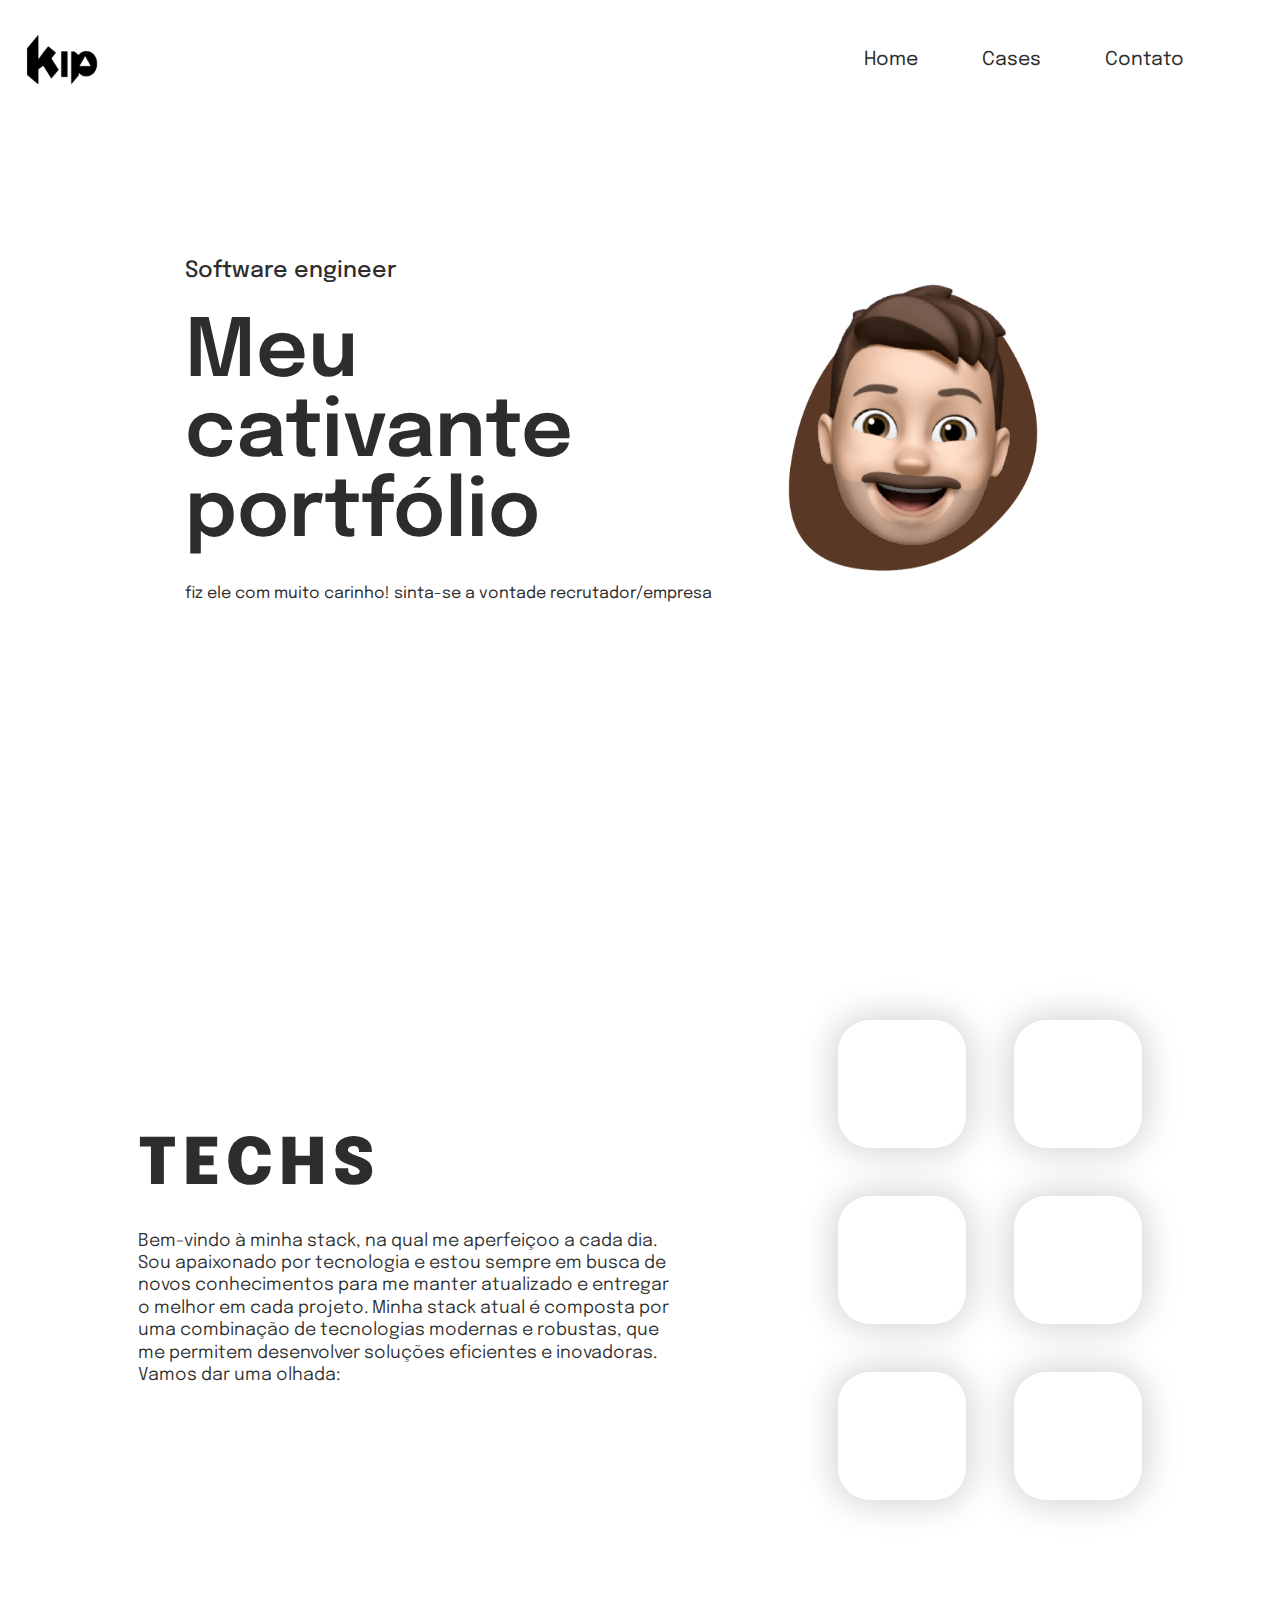
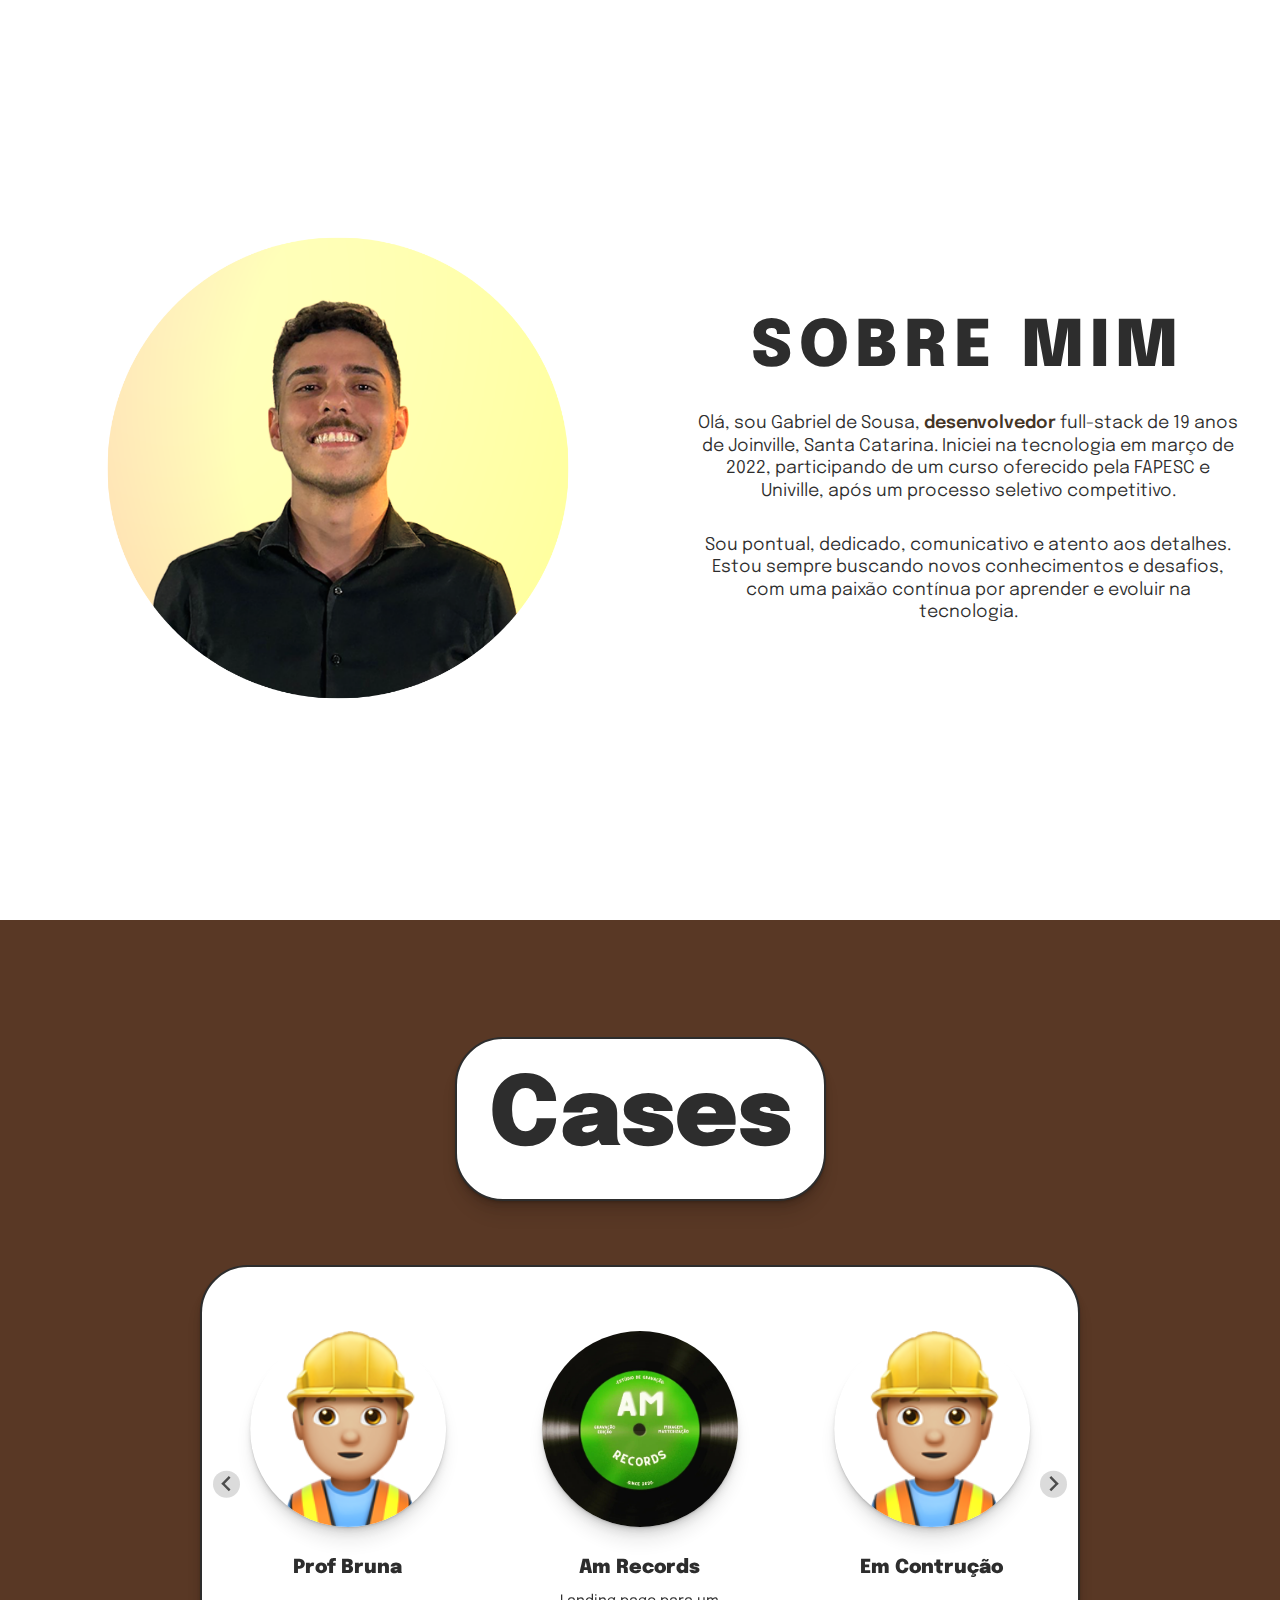
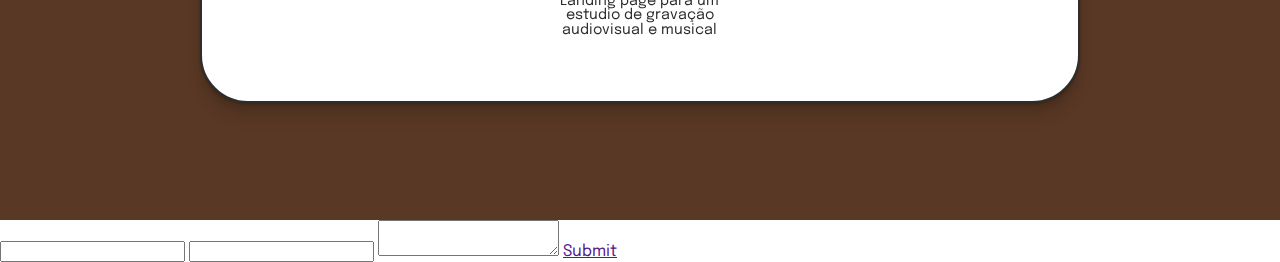
==== index.html @ 89422120 "done" ====
<!DOCTYPE html>
<html lang="en">
  <head>
    <meta charset="UTF-8" />
    <meta name="viewport" content="width=device-width, initial-scale=1.0" />
    <title>Portfólio | Gabriel de Sousa</title>
    <link rel="stylesheet" href="/assets/css/reset.css" />
    <link rel="stylesheet" href="/assets/css/styles.css" />
    <link rel="stylesheet" href="/assets/css/header.css" />
    <link rel="stylesheet" href="/assets/css/main.css" />
    <link rel="stylesheet" href="/assets/css/techs.css" />
    <link rel="stylesheet" href="/assets/css/about-me.css" />
    <link rel="stylesheet" href="/assets/css/cases.css" />
    <link
      rel="stylesheet"
      href="https://cdn.jsdelivr.net/npm/@splidejs/splide@4.1.4/dist/css/splide.min.css"
    />
    <link
      rel="stylesheet"
      href="https://cdnjs.cloudflare.com/ajax/libs/font-awesome/6.5.2/css/all.min.css"
      integrity="sha512-SnH5WK+bZxgPHs44uWIX+LLJAJ9/2PkPKZ5QiAj6Ta86w+fsb2TkcmfRyVX3pBnMFcV7oQPJkl9QevSCWr3W6A=="
      crossorigin="anonymous"
      referrerpolicy="no-referrer"
    />
  </head>
  <body>
    <header>
      <nav>
        <img class="logo" src="/assets/img/logo-kipgoing.png" alt="" />
        <ul class="nav-itens">
          <li class="nav-item">Home</li>
          <li class="nav-item">Cases</li>
          <li class="nav-item">Contato</li>
        </ul>
      </nav>
    </header>
    <main class="main-container">
      <div class="main-title">
        <h3>Software engineer</h3>
        <h1>Meu cativante portfólio</h1>
        <p>fiz ele com muito carinho! sinta-se a vontade recrutador/empresa</p>
      </div>
      <div class="banner">
        <img class="memoji" src="/assets/img/memoji.jpg" alt="" />
        <img class="blob" src="/assets/img/blob.png" alt="" />
      </div>
    </main>

    <section class="techs">
      <div class="techs-title">
        <h1>Techs</h1>
        <p>
          Bem-vindo à minha stack, na qual me aperfeiçoo a cada dia. Sou
          apaixonado por tecnologia e estou sempre em busca de novos
          conhecimentos para me manter atualizado e entregar o melhor em cada
          projeto. Minha stack atual é composta por uma combinação de
          tecnologias modernas e robustas, que me permitem desenvolver soluções
          eficientes e inovadoras. Vamos dar uma olhada:
        </p>
      </div>
      <div class="grid-techs">
        <div class="tech-card"><i class="fa-brands fa-react"></i></div>
        <div class="tech-card"><i class="fa-brands fa-js"></i></div>
        <div class="tech-card"><i class="fa-brands fa-node"></i></div>
        <div class="tech-card"><i class="fa-solid fa-database"></i></div>
        <div class="tech-card"><i class="fa-brands fa-css3-alt"></i></div>
        <div class="tech-card"><i class="fa-brands fa-php"></i></div>
      </div>
    </section>
    <section class="about-me">
      <div class="about-me-banner"><img src="/assets/img/eu.png" alt="" /></div>
      <div class="about-me-title">
        <h1>Sobre mim</h1>
        <p>
          Olá, sou Gabriel de Sousa, <span>desenvolvedor </span>full-stack de 19
          anos de Joinville, Santa Catarina. Iniciei na tecnologia em março de
          2022, participando de um curso oferecido pela FAPESC e Univille, após
          um processo seletivo competitivo.
        </p>
        <p>
          Sou pontual, dedicado, comunicativo e atento aos detalhes. Estou
          sempre buscando novos conhecimentos e desafios, com uma paixão
          contínua por aprender e evoluir na tecnologia.
        </p>
      </div>
    </section>
    <section class="slider-cases">
      <h1>Cases</h1>
      <section class="splide" aria-label="Splide Basic HTML Example">
        <div class="splide__track">
          <ul class="splide__list">
            <li class="splide__slide">
              <img class="slide-img" src="/assets/img/build.png" alt="" />
              <div class="slide-title">Prof Bruna</div>
            </li>
            <li class="splide__slide">
              <a href="">
              <img class="slide-img" src="./assets/img/case1.jpg" alt="" />
            </a>
              <div class="slide-title">Am Records</div>
              <div class="slide-description">Landing page para um estudio de gravação audiovisual e musical</div>
            </li>
            <li class="splide__slide">
              <img class="slide-img" src="/assets/img/build.png" alt="" />
              <div class="slide-title">Em Contrução</div>
            </li>
          </ul>
        </div>
      </section>
    </section>
    <footer>
      <div class="work-together">
        <h1></h1>
        <p></p>
        <div class="brands"></div>
      </div>
      <div class="form">
        <input type="text" />
        <input type="email" />
        <textarea name="" id=""></textarea>

        <a href="">Submit</a>
      </div>
    </footer>

    <script src="
https://cdn.jsdelivr.net/npm/@splidejs/splide@4.1.4/dist/js/splide.min.js
"></script>
    <script>
      var splide = new Splide(".splide", {
        type: "loop",
        perPage: 3,
        autoplay: true,
      });

      splide.mount();
    </script>
  </body>
</html>
---- assets/css/styles.css ----
@import url('https://fonts.googleapis.com/css2?family=Epilogue:ital,wght@0,100..900;1,100..900&family=Figtree:ital,wght@0,300..900;1,300..900&family=Hanken+Grotesk:ital,wght@0,100..900;1,100..900&family=Inter:wght@100..900&family=Outfit:wght@100..900&family=Poppins:ital,wght@0,100;0,200;0,300;0,400;0,500;0,600;0,700;0,800;0,900;1,100;1,200;1,300;1,400;1,500;1,600;1,700;1,800;1,900&family=Roboto:ital,wght@0,100;0,300;0,400;0,500;0,700;0,900;1,100;1,300;1,400;1,500;1,700;1,900&family=Work+Sans:ital,wght@0,100..900;1,100..900&family=Young+Serif&display=swap');

* {
    box-sizing: border-box;
}

body {
    font-family: "Epilogue", sans-serif;
    color: #2d2d2d;
}

span {
    color: #443425;
    font-weight: 600;
}
---- assets/css/header.css ----
nav {
    display: flex;
    flex-direction: row;
    justify-content: space-between;
    padding: 1rem;
    align-items: center;
}

.logo {
    width: 90px;
    transition: filter .4s;
    border-radius: 50%;
    cursor: progress;
}

.logo:hover {
    filter: invert(100);
}

.nav-itens {
    display: flex;
    flex-direction: row;
    gap: 4rem;
    padding-right: 5rem;
    font-size: 1.2rem;
    cursor: pointer;
}

.nav-itens li {
    transition: color .3s;
}

.nav-itens li:hover {
    color: #8C735D;
    text-decoration: underline;
}
---- assets/css/main.css ----
.main-container {
  display: flex;
  flex-direction: row;
  justify-content: center;
  align-items: center;
  padding-bottom: 10rem;
  height: calc(100vh - 122px);
}

.banner img {
  width: 100%;
  max-width: 370px;
}

.banner {
  position: relative;
}

.main-title {
  display: flex;
  flex-direction: column;
  gap: 2rem;
  max-width: 33.75rem;
}

.main-container .main-title h3 {
  font-weight: 500;
  font-size: 1.4rem;
}

.main-container .main-title h1 {
  font-weight: 600;
  font-size: 5rem;
}
.main-container .main-title p {
  font-weight: 400;
  font-size: 1rem;
}

.main-container .main-title h3:hover {
  text-decoration: underline;
}

.blob {
  position: absolute;
  top: -1rem;
  left: 0px;
  z-index: -1;
  width: 100%;
  height: 27rem;
}

.memoji {
  transition: transform .4s;
}

.memoji:hover {
transform: scale(1.1);
}
---- assets/css/techs.css ----
.techs {
  display: flex;
  align-items: center;
  justify-content: center;
  padding: 2rem;
  height: 80vh;
  gap: 10rem;
}

.grid-techs {
  display: grid;
  grid-template-columns: 1fr 1fr;
  gap: 3rem;
  text-align: center;
}

.techs-title {
    max-width: 33.75rem;
    display: flex;
    flex-direction: column;
    gap: 2rem;
}

.techs-title h1{
    font-size: 4rem;
    font-weight: 900;
    text-transform: uppercase;
    letter-spacing: .4rem;
}

.techs-title p {
    font-size: 1.1rem;
    font-weight: 358;
    line-height: 1.4rem;
}


.tech-card {
  padding: 4rem;
  font-size: 3rem;
  box-shadow: 0px 0px 35px 4px rgba(0,0,0,0.18);
  border-radius: 2rem;
  transition: .2s;
}

.tech-card:hover {
    color: #8C735D;
    transform: scale(1.1);
}
---- assets/css/about-me.css ----
.about-me {
  height: 100vh;
  display: flex;
  justify-content: center;
  align-items: center;
  padding: 2rem;
  gap: 4rem;
}

.about-me-banner img {
  max-width: 37rem;
  clip-path: circle(50% at 50% 50%);

}

.about-me-title {
  max-width: 33.75rem;
  display: flex;
  flex-direction: column;
  gap: 2rem;
  text-align: center;
}

.about-me-title h1 {
  font-size: 4rem;
  font-weight: 900;
  text-transform: uppercase;
  letter-spacing: 0.4rem;
}

.about-me-title p {
  font-size: 1.1rem;
  font-weight: 358;
  line-height: 1.4rem;
}
---- assets/css/cases.css ----
.slider-cases {
  display: flex;
  flex-direction: column;
  justify-content: center;
  align-items: center;
  position: relative;
  height: 100vh;
  gap: 4rem;
  background-color: #593825;
}

.slider-cases h1 {
  font-size: 6rem;
  font-weight: 900;
  border: 2px solid #2d2d2d;
  border-radius: 3rem;
  padding: 2rem;
  box-shadow: rgba(0, 0, 0, 0.07) 0px 1px 1px, rgba(0, 0, 0, 0.07) 0px 2px 2px,
    rgba(0, 0, 0, 0.07) 0px 4px 4px, rgba(0, 0, 0, 0.07) 0px 8px 8px,
    rgba(0, 0, 0, 0.07) 0px 16px 16px;
  background-color: white;
  color: #2d2d2d;
}

.splide__track {
  max-width: 55rem;
  background-color: white;
  border: 2px solid #2d2d2d;
  border-radius: 3rem;
  box-shadow: rgba(0, 0, 0, 0.07) 0px 1px 1px, rgba(0, 0, 0, 0.07) 0px 2px 2px,
    rgba(0, 0, 0, 0.07) 0px 4px 4px, rgba(0, 0, 0, 0.07) 0px 8px 8px,
    rgba(0, 0, 0, 0.07) 0px 16px 16px;
  padding: 1rem;
}

.splide__slide {
  padding: 3rem;
}
.slide-img {
  width: 100%;
  border-radius: 50%;
  box-shadow: rgba(0, 0, 0, 0.07) 0px 1px 1px, rgba(0, 0, 0, 0.07) 0px 2px 2px,
    rgba(0, 0, 0, 0.07) 0px 4px 4px, rgba(0, 0, 0, 0.07) 0px 8px 8px,
    rgba(0, 0, 0, 0.07) 0px 16px 16px;
  background-color: white;
  transition: transform .2s;
}

.slide-img:hover {
  transform: scale(1.1);
}

.slide-title {
  border: none;
  font-size: 1.2rem;
  text-align: center;
  padding-top: 2rem;
  font-weight: 900;
}

.slide-description {
  padding-top: 1rem;
  font-size: 0.9rem;
  text-align: center;
}
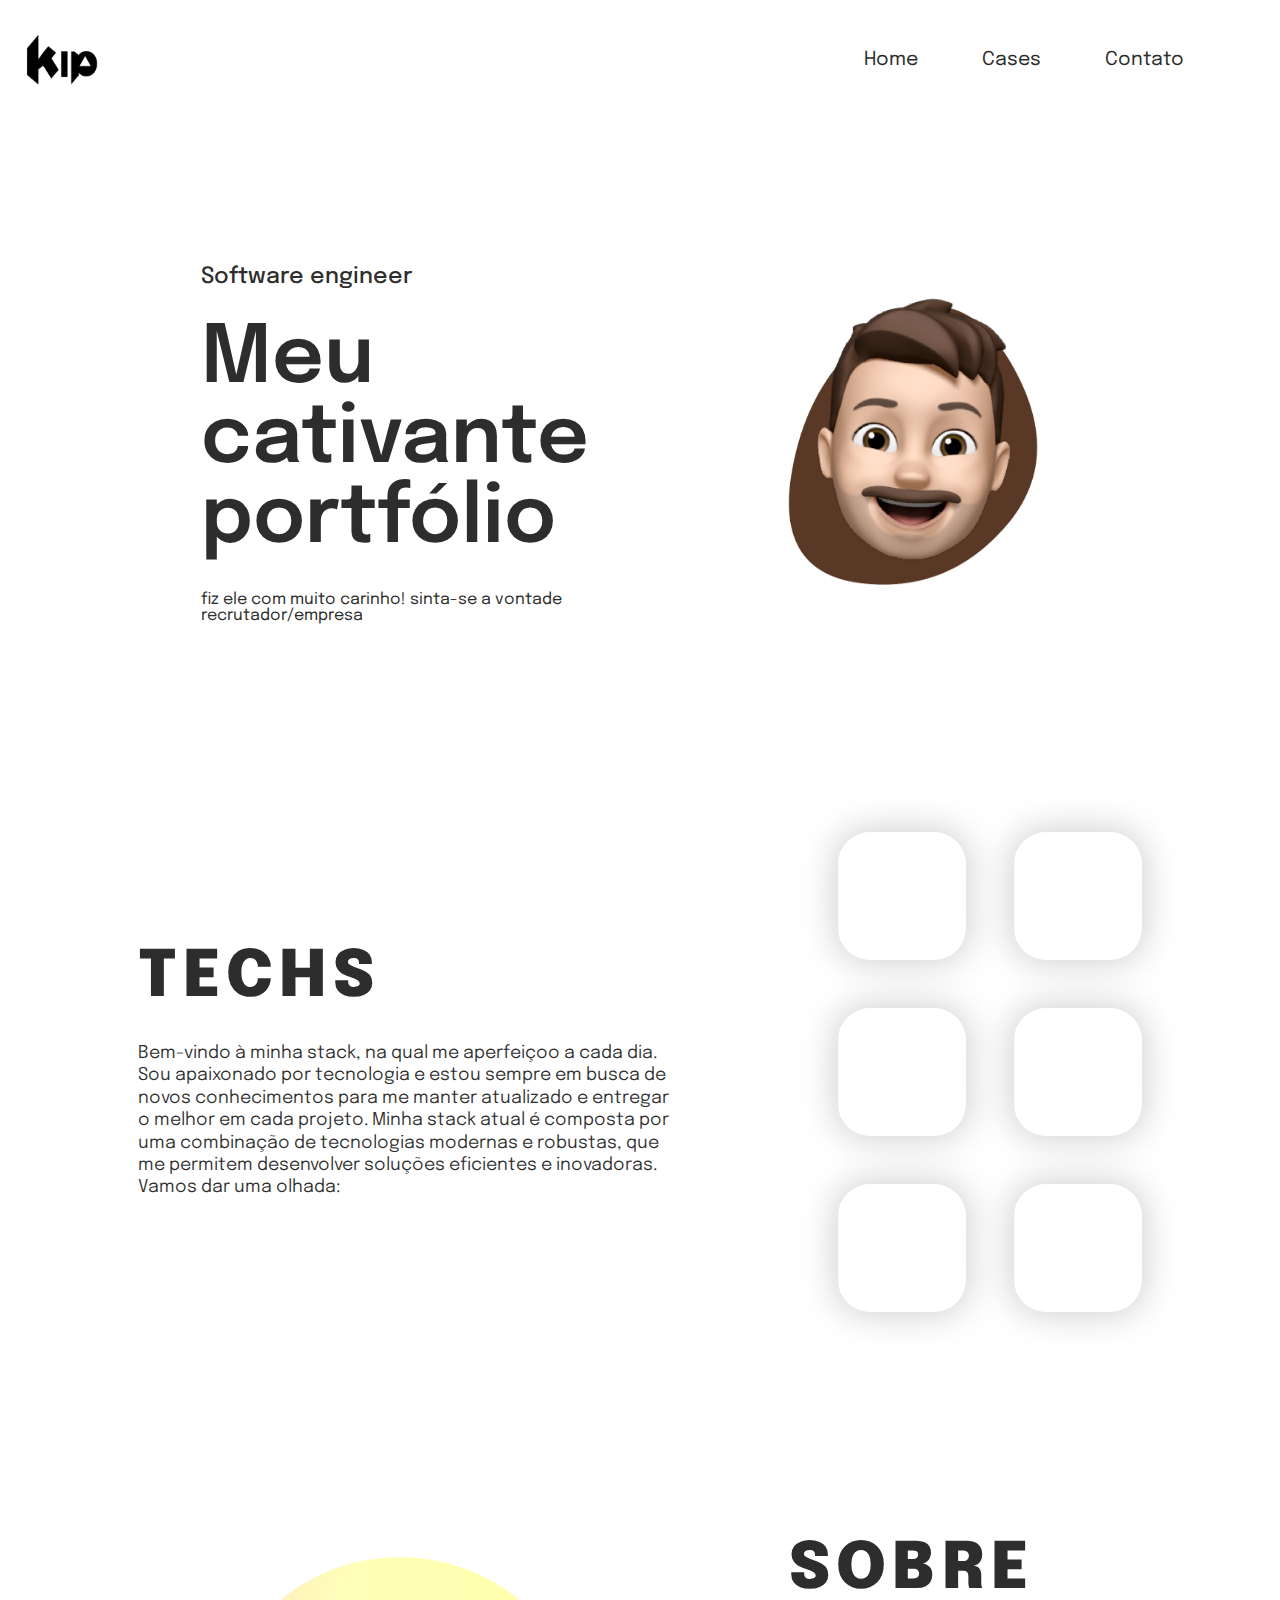
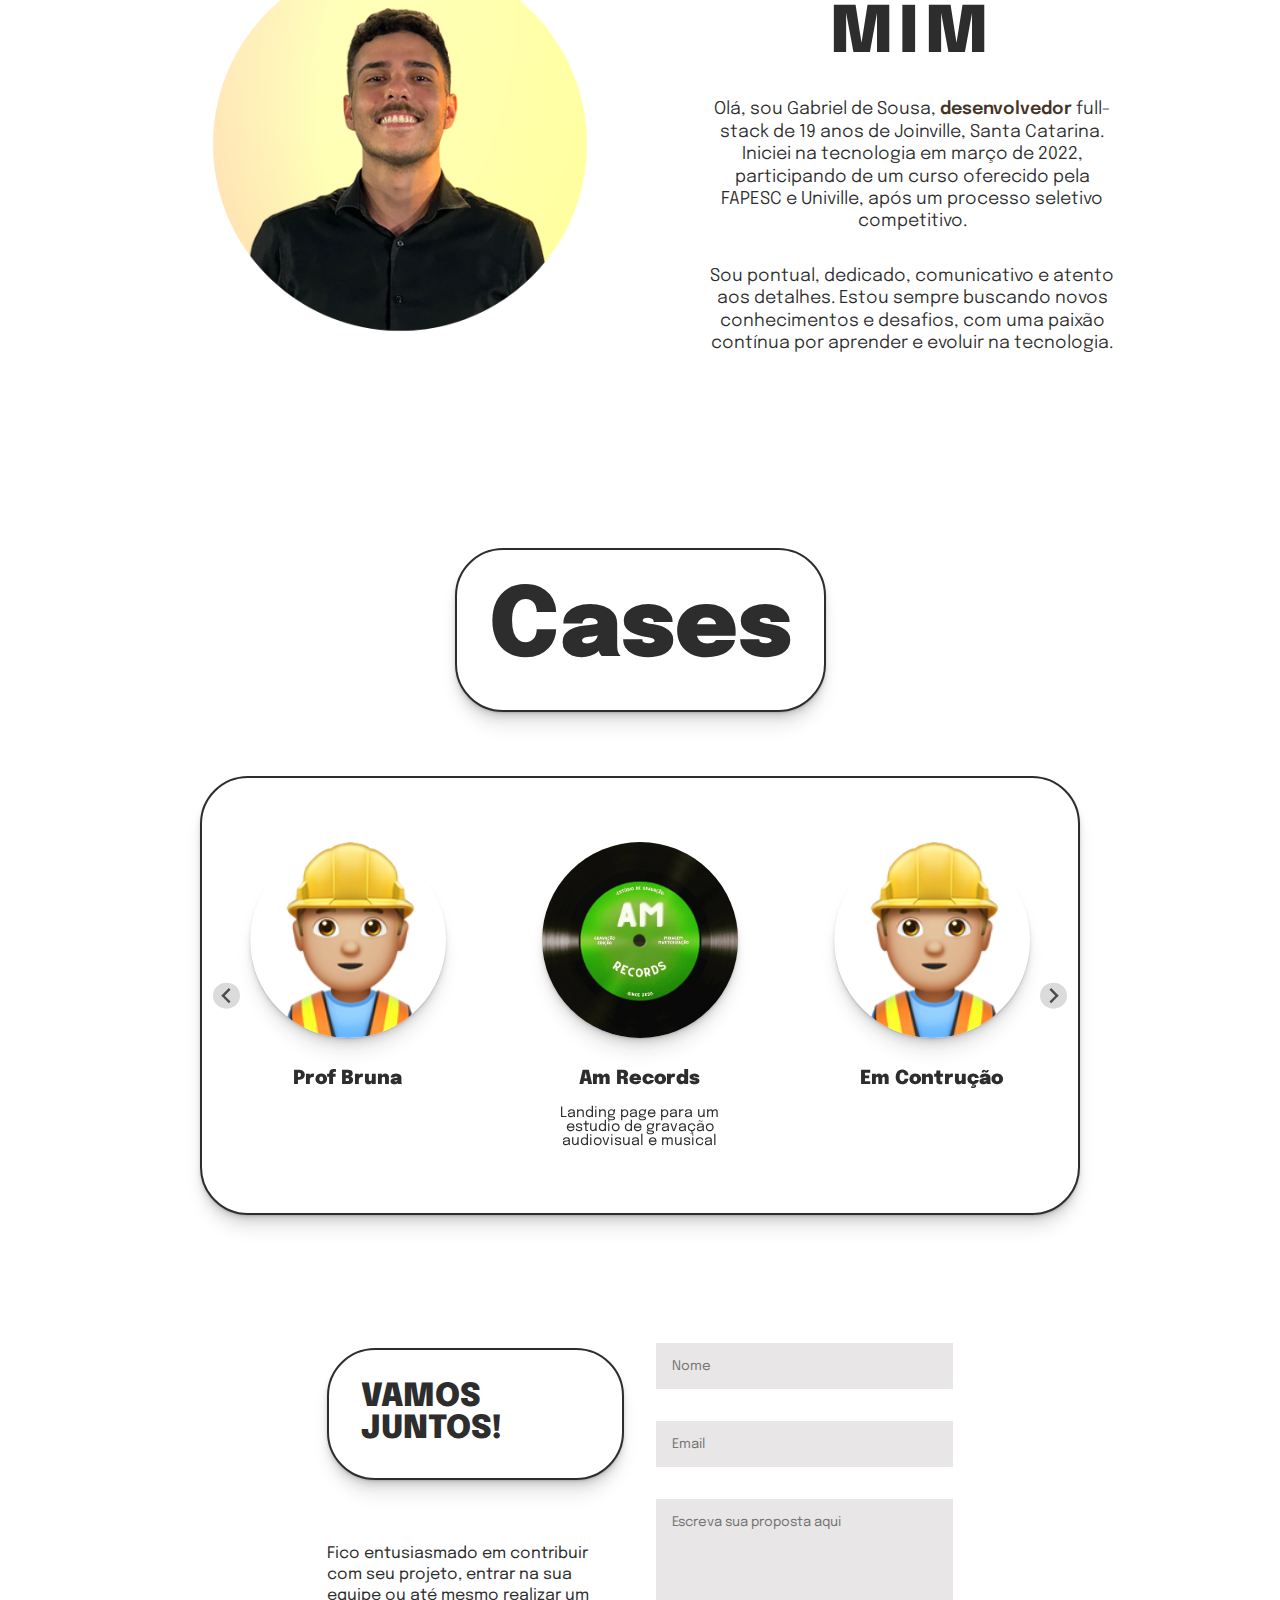
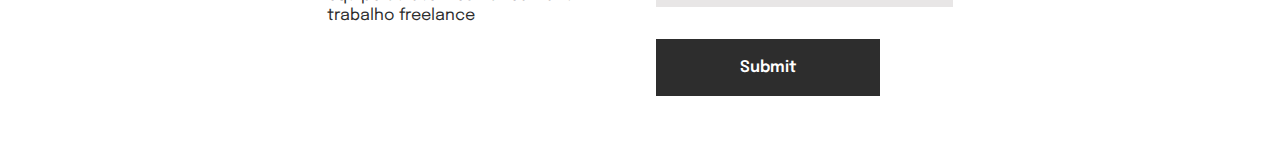
==== commit 8e7ac5ad: "done" ====
--- a/index.html
+++ b/index.html
@@ -11,6 +11,7 @@
     <link rel="stylesheet" href="/assets/css/techs.css" />
     <link rel="stylesheet" href="/assets/css/about-me.css" />
     <link rel="stylesheet" href="/assets/css/cases.css" />
+    <link rel="stylesheet" href="/assets/css/footer.css" />
     <link
       rel="stylesheet"
       href="https://cdn.jsdelivr.net/npm/@splidejs/splide@4.1.4/dist/css/splide.min.css"
@@ -32,7 +33,16 @@
           <li class="nav-item">Cases</li>
           <li class="nav-item">Contato</li>
         </ul>
+
+        <div class="mobile-burguer">
+          <i class="fa-solid fa-bars"></i>
+        </div>
       </nav>
+      <ul class="mobile-nav-itens">
+        <li class="mobile-nav-item">Home</li>
+        <li class="mobile-nav-item">Cases</li>
+        <li class="mobile-nav-item">Contato</li>
+      </ul>
     </header>
     <main class="main-container">
       <div class="main-title">
@@ -95,10 +105,12 @@
             </li>
             <li class="splide__slide">
               <a href="">
-              <img class="slide-img" src="./assets/img/case1.jpg" alt="" />
-            </a>
+                <img class="slide-img" src="./assets/img/case1.jpg" alt="" />
+              </a>
               <div class="slide-title">Am Records</div>
-              <div class="slide-description">Landing page para um estudio de gravação audiovisual e musical</div>
+              <div class="slide-description">
+                Landing page para um estudio de gravação audiovisual e musical
+              </div>
             </li>
             <li class="splide__slide">
               <img class="slide-img" src="/assets/img/build.png" alt="" />
@@ -107,17 +119,27 @@
           </ul>
         </div>
       </section>
-    </section>
+
     <footer>
       <div class="work-together">
-        <h1></h1>
-        <p></p>
-        <div class="brands"></div>
+        <h1>Vamos juntos!</h1>
+        <p>
+          Fico entusiasmado em contribuir com seu projeto, entrar na sua equipe
+          ou até mesmo realizar um trabalho freelance
+        </p>
+        <div class="brands">
+          <i class="fa-brands fa-linkedin"></i>
+          <i class="fa-brands fa-github"></i>
+        </div>
       </div>
       <div class="form">
-        <input type="text" />
-        <input type="email" />
-        <textarea name="" id=""></textarea>
+        <input type="text" placeholder="Nome" />
+        <input type="email" placeholder="Email" />
+        <textarea
+          name=""
+          id=""
+          placeholder="Escreva sua proposta aqui"
+        ></textarea>
 
         <a href="">Submit</a>
       </div>
@@ -131,9 +153,29 @@
         type: "loop",
         perPage: 3,
         autoplay: true,
+        breakpoints: {
+          1050: {
+            perPage: 1,
+          }
+        }
       });
 
       splide.mount();
+
+      let mobileNav = document.querySelector(".mobile-burguer");
+      console.log(mobileNav);
+
+      mobileNav = mobileNav.querySelector(".fa-bars");
+      console.log(mobileNav);
+
+      mobileNav.addEventListener("click", function() {
+    let mobileNavItens = document.querySelector(".mobile-nav-itens");
+    if (mobileNavItens.style.display === "flex") {
+        mobileNavItens.style.display = "none";
+    } else {
+        mobileNavItens.style.display = "flex";
+    } 
+});
     </script>
   </body>
 </html>
--- a/assets/css/header.css
+++ b/assets/css/header.css
@@ -1,36 +1,91 @@
 nav {
-    display: flex;
-    flex-direction: row;
-    justify-content: space-between;
-    padding: 1rem;
-    align-items: center;
+  display: flex;
+  flex-direction: row;
+  justify-content: space-between;
+  padding: 1rem;
+  align-items: center;
+}
+
+header {
+  position: relative;
 }
 
 .logo {
-    width: 90px;
-    transition: filter .4s;
-    border-radius: 50%;
-    cursor: progress;
+  width: 90px;
+  transition: filter 0.4s;
+  border-radius: 50%;
+  cursor: progress;
 }
 
 .logo:hover {
-    filter: invert(100);
+  filter: invert(100);
 }
 
 .nav-itens {
-    display: flex;
-    flex-direction: row;
-    gap: 4rem;
-    padding-right: 5rem;
-    font-size: 1.2rem;
-    cursor: pointer;
+  display: flex;
+  flex-direction: row;
+  gap: 4rem;
+  padding-right: 5rem;
+  font-size: 1.2rem;
+  cursor: pointer;
 }
 
 .nav-itens li {
-    transition: color .3s;
+  transition: color 0.3s;
 }
 
 .nav-itens li:hover {
-    color: #8C735D;
-    text-decoration: underline;
+  color: #8c735d;
+  text-decoration: underline;
 }
+
+.mobile-burguer {
+  display: none;
+}
+
+.mobile-nav-itens {
+  display: none;
+}
+
+@media (max-width: 560px) {
+  .nav-itens {
+    display: none;
+  }
+
+  .mobile-burguer {
+    font-size: 2rem;
+    display: inline-block;
+    cursor: pointer;
+  }
+
+  .mobile-nav-itens {
+    position: absolute;
+
+    left: 50%;
+    transform: translateX(-50%);
+    z-index: 100;
+    width: 100%;
+    flex-direction: column;
+    align-items: center;
+    justify-content: center;
+    text-transform: uppercase;
+    font-size: 1.7rem;
+    font-weight: 700;
+    gap: 3rem;
+    box-shadow: 0px 33px 29px -22px rgba(0, 0, 0, 0.13);
+    padding: 1.3rem;
+    border-radius: 0px 0px 20px 20px;
+    background-color: white;
+    color: #2d2d2d;
+    display: none;
+    cursor: pointer;
+  }
+
+  .mobile-nav-itens li {
+    transition: color 0.3s;
+  }
+
+  .mobile-nav-itens li:hover {
+    color: #b1723a;
+  }
+}
--- a/assets/css/main.css
+++ b/assets/css/main.css
@@ -4,12 +4,13 @@
   justify-content: center;
   align-items: center;
   padding-bottom: 10rem;
-  height: calc(100vh - 122px);
+  padding-top: 8rem;
 }
 
 .banner img {
   width: 100%;
   max-width: 370px;
+  min-width: 370px;
 }
 
 .banner {
@@ -21,6 +22,8 @@
   flex-direction: column;
   gap: 2rem;
   max-width: 33.75rem;
+  width: 100%;
+  padding: 1rem;
 }
 
 .main-container .main-title h3 {
@@ -47,13 +50,56 @@
   left: 0px;
   z-index: -1;
   width: 100%;
-  height: 27rem;
+  height: 100%;
+  max-height: 27rem;
+  min-height: 27rem;
 }
 
 .memoji {
-  transition: transform .4s;
+  transition: transform 0.4s;
 }
 
 .memoji:hover {
-transform: scale(1.1);
+  transform: scale(1.1);
 }
+
+@media (max-width: 1050px) {
+  .main-container {
+    flex-direction: column-reverse;
+    text-align: center;
+    padding-top: 2rem;
+  }
+
+  .banner img {
+    max-width: 12rem;
+    min-width: 12rem;
+  }
+
+  .blob {
+    position: absolute;
+    top: -1rem;
+    left: 0px;
+    z-index: -1;
+    width: 100%;
+    max-width: 10rem;
+    min-height: 14rem;
+  }
+}
+
+@media (max-width: 560px) {
+  .main-container .main-title h3 {
+    font-weight: 500;
+    font-size: 1rem;
+  }
+  
+  .main-container .main-title h1 {
+    font-weight: 600;
+    font-size: 3.6rem;
+  }
+  .main-container .main-title p {
+    font-weight: 400;
+    font-size: .7rem;
+  }
+
+
+}--- a/assets/css/techs.css
+++ b/assets/css/techs.css
@@ -3,7 +3,6 @@
   align-items: center;
   justify-content: center;
   padding: 2rem;
-  height: 80vh;
   gap: 10rem;
 }
 
@@ -15,35 +14,59 @@
 }
 
 .techs-title {
-    max-width: 33.75rem;
-    display: flex;
-    flex-direction: column;
-    gap: 2rem;
+  max-width: 33.75rem;
+  width: 100%;
+  display: flex;
+  flex-direction: column;
+  gap: 2rem;
 }
 
-.techs-title h1{
-    font-size: 4rem;
-    font-weight: 900;
-    text-transform: uppercase;
-    letter-spacing: .4rem;
+.techs-title h1 {
+  font-size: 4rem;
+  font-weight: 900;
+  text-transform: uppercase;
+  letter-spacing: 0.4rem;
 }
 
 .techs-title p {
-    font-size: 1.1rem;
-    font-weight: 358;
-    line-height: 1.4rem;
+  font-size: 1.1rem;
+  font-weight: 358;
+  line-height: 1.4rem;
 }
-
 
 .tech-card {
   padding: 4rem;
   font-size: 3rem;
-  box-shadow: 0px 0px 35px 4px rgba(0,0,0,0.18);
+  box-shadow: 0px 0px 35px 4px rgba(0, 0, 0, 0.18);
   border-radius: 2rem;
-  transition: .2s;
+  transition: 0.2s;
 }
 
 .tech-card:hover {
-    color: #8C735D;
-    transform: scale(1.1);
+  color: #8c735d;
+  transform: scale(1.1);
+}
+
+@media (max-width: 1050px) {
+  .techs {
+    flex-direction: column;
+    text-align: center;
+    gap: 3rem;
+  }
+
+  .grid-techs {
+    grid-template-columns: 1fr 1fr 1fr;
+  }
+
+  .tech-card {
+    padding: 2.2rem;
+  }
+}
+
+
+@media (max-width: 560px) {
+  
+  .grid-techs {
+    grid-template-columns: 1fr 1fr;
+  }
 }--- a/assets/css/about-me.css
+++ b/assets/css/about-me.css
@@ -1,16 +1,14 @@
 .about-me {
-  height: 100vh;
   display: flex;
   justify-content: center;
   align-items: center;
-  padding: 2rem;
+  padding: 10rem;
   gap: 4rem;
 }
 
 .about-me-banner img {
-  max-width: 37rem;
+  max-width: 30rem;
   clip-path: circle(50% at 50% 50%);
-
 }
 
 .about-me-title {
@@ -33,3 +31,22 @@
   font-weight: 358;
   line-height: 1.4rem;
 }
+
+@media (max-width: 1050px) {
+  .about-me {
+    flex-direction: column;
+    gap: 0;
+  }
+
+  .about-me-banner img {
+    width: 100%;
+    min-width: 270px;
+  }
+}
+
+@media (max-width: 560px) {
+
+.about-me {
+  padding-top: 3rem;
+}
+}
--- a/assets/css/cases.css
+++ b/assets/css/cases.css
@@ -4,9 +4,7 @@
   justify-content: center;
   align-items: center;
   position: relative;
-  height: 100vh;
   gap: 4rem;
-  background-color: #593825;
 }
 
 .slider-cases h1 {
@@ -43,7 +41,7 @@
     rgba(0, 0, 0, 0.07) 0px 4px 4px, rgba(0, 0, 0, 0.07) 0px 8px 8px,
     rgba(0, 0, 0, 0.07) 0px 16px 16px;
   background-color: white;
-  transition: transform .2s;
+  transition: transform 0.2s;
 }
 
 .slide-img:hover {
@@ -63,3 +61,23 @@
   font-size: 0.9rem;
   text-align: center;
 }
+
+
+@media (max-width: 1050px) {
+  .splide__track {
+    max-width: 20rem;
+  }
+}
+
+@media (max-width: 560px) {
+
+  .slider-cases {
+    gap: 2rem;
+  }
+  .slider-cases h1 {
+    font-size: 3rem;
+  }
+  .splide__track {
+    max-width: 18rem;
+  }
+}--- a/assets/css/footer.css
+++ b/assets/css/footer.css
@@ -0,0 +1,99 @@
+footer {
+  display: flex;
+  justify-content: center;
+  align-items: center;
+  gap: 2rem;
+  padding: 4rem;
+}
+
+.work-together {
+  display: flex;
+  flex-direction: column;
+  gap: 4rem;
+  width: 100%;
+  max-width: 370px;
+}
+
+.work-together h1 {
+  font-weight: 900;
+  text-transform: uppercase;
+  font-size: 2rem;
+}
+
+.work-together p {
+  line-height: 1.3rem;
+}
+
+.brands {
+  font-size: 2rem;
+}
+
+.form {
+  display: flex;
+  flex-direction: column;
+  gap: 2rem;
+  width: 100%;
+  width: 100%;
+  max-width: 30rem;
+  color: #2d2d2d;
+}
+
+.form input {
+  border: none;
+  padding: 1rem;
+  width: 100%;
+  background-color: #e8e6e6;
+  font-family: "Epilogue";
+  max-width: 30rem;
+}
+
+.form input:focus-visible {
+  outline: none;
+}
+
+.form textarea {
+  border: none;
+  background-color: #e8e6e6;
+  width: 100%;
+  max-width: 30rem;
+  padding: 1rem 1rem 4rem 1rem;
+  resize: none;
+  font-family: "Epilogue";
+}
+
+.form textarea:focus-visible {
+  outline: none;
+}
+
+.form a {
+  text-decoration: none;
+  background-color: #2d2d2d;
+  color: white;
+  font-weight: 600;
+  padding: 1.3rem 1.5rem;
+  text-align: center;
+  width: 14rem;
+}
+
+.form a:hover {
+  filter: brightness(85%);
+}
+
+@media (max-width: 1050px) {
+  footer {
+    flex-direction: column;
+    align-items: center;
+    justify-content: center;
+    text-align: center;
+    gap: 1rem;
+  }
+
+  .work-together {
+    gap: 2rem;
+  }
+
+  .form {
+    align-items: center;
+    justify-content: center;
+  }
+}
